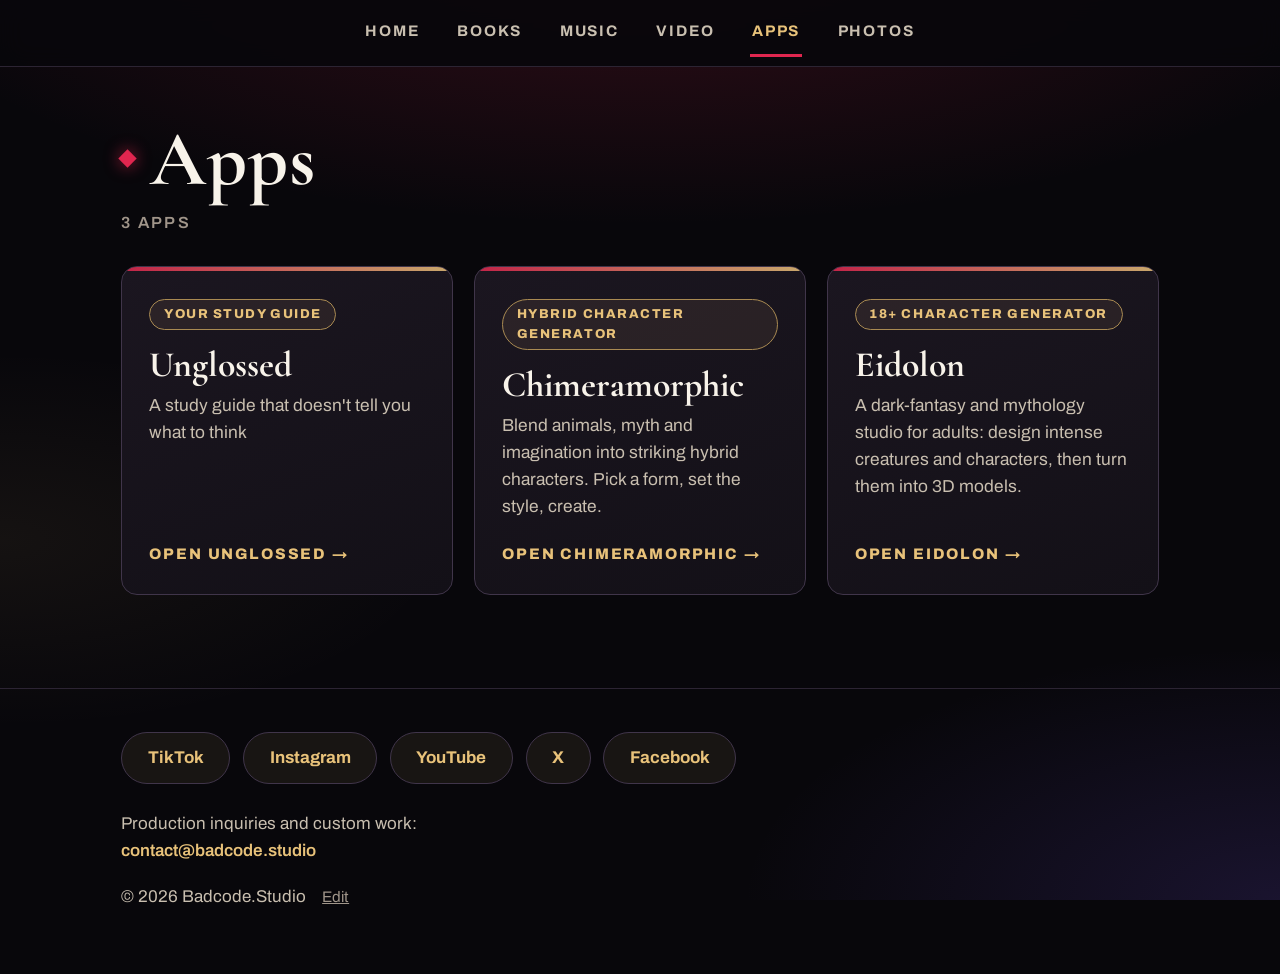
==== apps.html @ c4b6003a "Split site into a page per section (Home, Books, Music, Video, Apps, Photos) Co-Authored-By: Claude " ====
<!DOCTYPE html>
<html lang="en">
<head>
<meta charset="UTF-8">
<meta name="viewport" content="width=device-width, initial-scale=1, viewport-fit=cover">
<title>Apps · Badcode.Studio</title>
<meta name="description" content="Apps built at Badcode.Studio.">
<link rel="preconnect" href="https://fonts.googleapis.com">
<link rel="preconnect" href="https://fonts.gstatic.com" crossorigin>
<link href="https://fonts.googleapis.com/css2?family=Archivo:wdth,wght@62..125,400..800&family=Cormorant+Garamond:ital,wght@0,500;0,600;0,700;1,500&display=swap" rel="stylesheet">
<link rel="stylesheet" href="style.css">
</head>
<body>

<nav class="bar" aria-label="Pages">
  <div class="wrap">
    <a href="index.html">Home</a><a href="books.html">Books</a><a href="music.html">Music</a><a href="video.html">Video</a><a href="apps.html" aria-current="page">Apps</a><a href="photos.html">Photos</a>
  </div>
</nav>

<main class="wrap">
  <header class="page-head"><h1 class="page-title">Apps</h1><p class="page-sub" data-count="apps"></p></header>
  <div id="load-error" class="loaderr hidden"></div>
  <div class="content"><div class="teasers apps-grid" data-list="apps" data-editable></div></div>
</main>

<footer id="contact">
  <div class="wrap">
    <div class="socials foot-social" data-list="socials"></div>
    <p>Production inquiries and custom work:<br>
    <a href="mailto:contact@badcode.studio">contact@badcode.studio</a></p>
    <p style="margin-top:1rem">&copy; 2026 Badcode.Studio <button class="editlink" id="edit-link" type="button">Edit</button></p>
  </div>
</footer>

<div class="editbar" id="editbar">
  <div class="msg" id="edit-msg">Editing. Nothing is published until you tap Save.</div>
  <button class="ebtn save" id="btn-save" type="button">Save</button>
  <button class="ebtn" id="btn-done" type="button">Done</button>
  <button class="ebtn danger" id="btn-signout" type="button">Sign out</button>
</div>

<script src="site.js"></script>
</body>
</html>
---- style.css ----
:root{
  --ink:#08070b; --panel:#131017; --panel-2:#1b1620; --line:#2c2433; --line-2:#40354a;
  --bone:#f8f3ea; --dim:#c9bfb0; --mute:#a0958a;
  --gold:#e8c27a; --gold-dim:#a98a52;
  --crimson:#e0264f; --crimson-deep:#8a1030;
  --violet:#6a4ccf;
  box-sizing:border-box;
  padding-top:env(safe-area-inset-top,0px);
  padding-bottom:env(safe-area-inset-bottom,0px);
}
*,*::before,*::after{box-sizing:inherit;margin:0;padding:0}
html{font-size:17px;scroll-behavior:smooth;scroll-padding-top:4.5rem}
body{background:var(--ink);color:var(--bone);min-height:100vh;display:flex;flex-direction:column;
  font-family:"Archivo",system-ui,-apple-system,"Segoe UI",Roboto,sans-serif;
  line-height:1.55;-webkit-font-smoothing:antialiased;
  background-image:
    radial-gradient(ellipse 90% 50% at 50% -10%, rgba(224,38,79,.22), transparent 70%),
    radial-gradient(ellipse 60% 40% at 100% 100%, rgba(106,76,207,.18), transparent 70%),
    radial-gradient(ellipse 50% 30% at 0% 60%, rgba(232,194,122,.06), transparent 70%);
  background-attachment:fixed}
main{flex:1;width:100%}
a{color:inherit}
:focus-visible{outline:2px solid var(--gold);outline-offset:3px}
.wrap{max-width:1080px;margin:0 auto;padding:0 1.25rem}

/* Top bar */
.bar{position:sticky;top:env(safe-area-inset-top,0px);z-index:5;background:rgba(8,7,11,.92);
  backdrop-filter:blur(12px);border-bottom:1px solid var(--line)}
.bar .wrap{display:flex;gap:1.5rem;overflow-x:auto;padding-top:.5rem;padding-bottom:.5rem;scrollbar-width:none}
.bar .wrap::-webkit-scrollbar{display:none}
@media(min-width:760px){.bar .wrap{justify-content:center;gap:2rem}}
.bar a{text-decoration:none;font-size:.9rem;font-weight:700;color:var(--dim);white-space:nowrap;
  text-transform:uppercase;letter-spacing:.12em;transition:color .2s;padding:.65rem .1rem;
  border-bottom:3px solid transparent}
.bar a:hover,.bar a:focus-visible{color:var(--gold);border-bottom-color:var(--line-2)}
.bar a[aria-current="page"]{color:var(--gold);border-bottom-color:var(--crimson)}

/* Home hero */
.hero{padding:4.5rem 0 3rem;text-align:center}
.mark{font-family:"Cormorant Garamond",serif;font-weight:700;line-height:.95;letter-spacing:.015em;
  font-size:clamp(2.7rem,12.2vw,7rem);text-shadow:0 0 60px rgba(224,38,79,.35)}
.mark span{color:var(--crimson)}
.slogan{margin:1.3rem auto 0;color:var(--dim);max-width:34ch;
  font-style:italic;font-family:"Cormorant Garamond",serif;font-size:1.5rem;line-height:1.35}
.hero-rule{width:96px;height:3px;margin:2rem auto 0;border-radius:2px;
  background:linear-gradient(90deg,var(--crimson),var(--gold))}

/* Inner page header */
.page-head{padding:3rem 0 1.8rem}
.page-title{display:flex;align-items:center;gap:.9rem;
  font-family:"Cormorant Garamond",serif;font-weight:700;font-size:clamp(2.8rem,10vw,4.6rem);line-height:1.05;letter-spacing:.015em}
.page-title::before{content:'';flex:0 0 auto;width:13px;height:13px;background:var(--crimson);transform:rotate(45deg);
  box-shadow:0 0 16px rgba(224,38,79,.75)}
.page-sub{margin-top:.6rem;color:var(--mute);font-size:.95rem;font-weight:600;text-transform:uppercase;letter-spacing:.14em}
.page-note{color:var(--dim);font-size:1.08rem;max-width:46ch;margin-top:.8rem}
.content{padding:0 0 3.5rem}

/* Sections (home) */
section{padding:3rem 0}
.head{display:flex;justify-content:space-between;align-items:center;gap:1rem;margin-bottom:1.6rem}
h2{display:flex;align-items:center;gap:.85rem;flex:1;min-width:0;
  font-family:"Cormorant Garamond",serif;font-weight:700;font-size:2.4rem;letter-spacing:.015em;line-height:1.1}
h2::before{content:'';flex:0 0 auto;width:11px;height:11px;background:var(--crimson);transform:rotate(45deg);
  box-shadow:0 0 14px rgba(224,38,79,.7)}
h2::after{content:'';flex:1;height:1px;background:linear-gradient(90deg,var(--line-2),transparent)}

/* Cards (home sections + apps) */
.teasers{display:grid;gap:1.2rem;grid-template-columns:repeat(auto-fill,minmax(270px,1fr))}
.teaser{display:flex;flex-direction:column;text-decoration:none;
  background:linear-gradient(160deg,var(--panel-2),var(--panel));border:1px solid var(--line-2);
  border-radius:16px;padding:1.9rem 1.6rem 1.6rem;transition:transform .28s ease,border-color .28s ease,box-shadow .28s ease;
  position:relative;overflow:hidden}
.teaser::before{content:'';position:absolute;top:0;left:0;right:0;height:4px;
  background:linear-gradient(90deg,var(--crimson),var(--gold));opacity:.85;transition:opacity .28s}
.teaser:hover{transform:translateY(-4px);border-color:var(--gold-dim);box-shadow:0 18px 40px rgba(0,0,0,.55),0 0 0 1px rgba(232,194,122,.2)}
.teaser:hover::before{opacity:1}
.teaser h3{font-family:"Cormorant Garamond",serif;font-size:2.1rem;font-weight:700;line-height:1.1;margin-bottom:.55rem}
.teaser p{color:var(--dim);font-size:1.02rem;margin-bottom:1.3rem;flex:1}
.teaser .go{color:var(--gold);font-size:.9rem;font-weight:800;text-transform:uppercase;letter-spacing:.12em}
.teaser .tag{align-self:flex-start;margin-bottom:.9rem;font-size:.76rem;font-weight:800;text-transform:uppercase;
  letter-spacing:.12em;color:var(--gold);background:rgba(232,194,122,.08);border:1px solid var(--gold-dim);
  border-radius:999px;padding:.25rem .8rem}
.preview{display:flex;gap:.5rem;margin-bottom:1.2rem}
.preview img{flex:1;min-width:0;height:112px;object-fit:cover;border-radius:10px;
  border:1px solid rgba(255,255,255,.12);box-shadow:0 6px 16px rgba(0,0,0,.45)}
.preview[hidden]{display:none}
.home-cards .teaser h3{font-size:2.3rem}
.apps-grid{grid-template-columns:repeat(auto-fill,minmax(290px,1fr))}

/* Row list (music, video) */
.rows{display:grid;gap:.85rem}
@media(min-width:760px){.rows{grid-template-columns:1fr 1fr}}
.row{display:flex;align-items:center;gap:1rem;padding:.85rem;
  background:linear-gradient(160deg,var(--panel-2),var(--panel));
  border:1px solid var(--line);border-radius:16px;text-decoration:none;
  transition:transform .25s ease,border-color .25s ease,box-shadow .25s ease}
a.row:hover,a.row:focus-visible{border-color:var(--gold-dim);transform:translateY(-2px);
  box-shadow:0 12px 30px rgba(0,0,0,.5)}
.sw{flex:0 0 76px;height:76px;border-radius:10px;display:grid;place-items:center;
  font-weight:800;font-size:1rem;color:rgba(255,255,255,.92);letter-spacing:.06em;
  box-shadow:inset 0 0 0 1px rgba(255,255,255,.14)}
.swimg{flex:0 0 76px;width:76px;height:76px;border-radius:10px;object-fit:cover;
  box-shadow:0 0 0 1px rgba(255,255,255,.14),0 6px 16px rgba(0,0,0,.45)}
.row.video .sw{flex-basis:116px;height:66px}
.row.video .swimg{flex-basis:116px;width:116px;height:66px}
.cover.has-img{padding:0}
.cover.has-img img{width:100%;height:100%;object-fit:cover;display:block;aspect-ratio:2/3}
.info{flex:1;min-width:0}
.info .t,.info .m{display:block}
.t{font-weight:700;font-size:1.1rem;line-height:1.25;overflow-wrap:anywhere;
  display:-webkit-box !important;-webkit-line-clamp:2;-webkit-box-orient:vertical;overflow:hidden}
.m{font-size:.88rem;color:var(--dim);margin-top:.2rem}
.act{font-size:.85rem;font-weight:800;color:var(--gold);white-space:nowrap;padding-right:.4rem;
  text-transform:uppercase;letter-spacing:.1em}
.row.off{opacity:.6}
.row.off .act{color:var(--mute)}
.row.music{flex-wrap:wrap}
.links{display:flex;gap:.55rem;flex-basis:100%;padding-top:.15rem}
.links .fmt{flex:1}

/* Books */
.books{display:grid;gap:1.8rem 1.25rem;grid-template-columns:repeat(auto-fill,minmax(150px,1fr))}
@media(min-width:760px){.books{grid-template-columns:repeat(4,1fr)}}
.book{text-decoration:none;display:flex;flex-direction:column;gap:.75rem}
.cover{aspect-ratio:2/3;border-radius:8px;padding:1.1rem 1rem;display:flex;flex-direction:column;
  justify-content:space-between;border:1px solid rgba(255,255,255,.12);position:relative;overflow:hidden;
  transition:transform .3s ease,box-shadow .3s ease;box-shadow:0 10px 26px rgba(0,0,0,.55)}
.cover::after{content:'';position:absolute;inset:0;pointer-events:none;
  background:linear-gradient(115deg,transparent 30%,rgba(255,255,255,.14) 45%,transparent 60%)}
.book:hover .cover{transform:translateY(-6px) rotate(-.6deg);box-shadow:0 20px 44px rgba(0,0,0,.65)}
.series{font-size:.74rem;color:var(--gold);font-weight:800;text-transform:uppercase;letter-spacing:.1em}
.ct{font-family:"Cormorant Garamond",serif;font-weight:700;font-size:1.45rem;line-height:1.15;overflow-wrap:break-word}
.ct.long{font-size:1.1rem}
.by{font-size:.78rem;color:var(--dim);text-transform:uppercase;letter-spacing:.12em}
.fmts{display:flex;gap:.5rem;flex-wrap:wrap}
.fmt{flex:1;display:flex;align-items:center;justify-content:center;min-height:46px;text-align:center;
  font-size:.95rem;font-weight:700;text-decoration:none;color:var(--gold);
  border:1px solid var(--line-2);border-radius:10px;padding:.55rem .7rem;white-space:nowrap;
  transition:all .22s ease;background:rgba(232,194,122,.07)}
.fmt:hover,.fmt:focus-visible{border-color:var(--crimson);color:#fff;background:var(--crimson)}

.socials{display:flex;flex-wrap:wrap;gap:.75rem}
.socials .fmt{flex:0 0 auto;padding:.7rem 1.5rem;font-size:1rem;border-radius:999px}

/* Picfair */
.store{background:linear-gradient(135deg,rgba(224,38,79,.2),var(--panel) 60%);
  border:1px solid rgba(232,194,122,.3);border-radius:18px;padding:2.2rem 2rem;
  display:flex;flex-wrap:wrap;gap:1.5rem;align-items:center;justify-content:space-between}
.store p{color:var(--dim);font-size:1.12rem;max-width:42ch}
.btn{display:inline-flex;align-items:center;justify-content:center;min-height:50px;
  background:linear-gradient(135deg,var(--gold),#b98f4a);color:#15110b;font-weight:800;font-size:1rem;
  text-decoration:none;padding:.8rem 1.7rem;border-radius:12px;border:1px solid transparent;transition:all .25s ease}
.btn:hover,.btn:focus-visible{transform:translateY(-2px);box-shadow:0 12px 28px rgba(232,194,122,.35)}
.btn.ghost{background:rgba(255,255,255,.04);color:var(--bone);border-color:var(--line-2)}
.btn.ghost:hover,.btn.ghost:focus-visible{background:var(--crimson);border-color:var(--crimson);box-shadow:0 12px 28px rgba(224,38,79,.35)}

footer{border-top:1px solid var(--line);padding:2.5rem 0 3.5rem;color:var(--dim);font-size:1rem;margin-top:2rem}
footer a{color:var(--gold);text-decoration:none;font-weight:600}
footer a:hover{text-decoration:underline}
footer .fmt{font-weight:700}
.foot-social{margin-bottom:1.6rem}

/* Release colors — deepened for the dark theme */
.cw{background:linear-gradient(135deg,#8b0000,#3a0d12)}
.dt{background:linear-gradient(135deg,#191970,#0d0d2b)}
.am{background:linear-gradient(135deg,#0a1a8b,#02030a)}
.ul{background:linear-gradient(135deg,#8a6a1f,#241a08)}
.mt{background:linear-gradient(135deg,#4b0082,#150a24)}
.jh{background:linear-gradient(90deg,#2a2a2a 50%,#6f6f6f 50%)}
.hs{background:linear-gradient(135deg,#8a6a1f,#2b2008)}
.wf{background:linear-gradient(135deg,#5f7a8f,#1a2630)}
.wb{background:linear-gradient(135deg,#3b3b44,#0a0a0d)}
.tr{background:linear-gradient(135deg,#2f5a3a,#0f1a12)}
.ri{background:linear-gradient(135deg,#5a4a2e,#16120c)}
.bk1{background:linear-gradient(160deg,#2b3d55,#0b0d12)}
.bk2{background:linear-gradient(160deg,#453e4d,#101014)}
.bk3{background:linear-gradient(160deg,#7a1616,#1a0d0d)}
.bk4{background:linear-gradient(160deg,#e9e6ee,#8e8a96)}
.bk4 .ct{color:#16151B}.bk4 .by{color:#3a3842}.bk4 .series{color:#6b5320}
@media(prefers-reduced-motion:reduce){html{scroll-behavior:auto}*{transition:none !important}}

/* ---------- Edit mode ---------- */
.editbar{position:fixed;left:0;right:0;bottom:0;z-index:20;background:rgba(19,16,23,.98);
  border-top:1px solid var(--gold-dim);padding:.7rem 1rem calc(.7rem + env(safe-area-inset-bottom,0px));
  display:none;gap:.6rem;align-items:center;flex-wrap:wrap}
body.editing .editbar{display:flex}
body.editing{padding-bottom:6rem}
.editbar .msg{flex:1 1 100%;font-size:.9rem;color:var(--dim)}
.editbar .msg.err{color:#ff8a8a}
.editbar .msg.ok{color:#9be29b}
.ebtn{font:inherit;font-size:.92rem;font-weight:700;padding:.65rem 1.05rem;min-height:44px;border-radius:8px;cursor:pointer;
  border:1px solid var(--line-2);background:var(--panel-2);color:var(--bone)}
.ebtn.save{background:linear-gradient(135deg,var(--gold),#b98f4a);color:#15110b;border-color:transparent}
.ebtn.danger{color:#ff8a8a}
.ebtn:disabled{opacity:.5}
.ed-item{grid-column:1/-1;background:var(--panel);border:1px solid var(--line-2);border-radius:12px;padding:1rem;display:grid;gap:.7rem}
.ed-item h4{font-family:"Cormorant Garamond",serif;font-size:1.3rem;font-weight:700;overflow-wrap:anywhere}
.ed-grid{display:grid;gap:.65rem;grid-template-columns:1fr}
@media(min-width:720px){.ed-grid{grid-template-columns:1fr 1fr}}
.ed-grid label{display:grid;gap:.25rem;font-size:.78rem;text-transform:uppercase;letter-spacing:.1em;color:var(--dim)}
.ed-grid input,.ed-grid select{font:inherit;font-size:1rem;text-transform:none;letter-spacing:0;color:var(--bone);
  background:var(--ink);border:1px solid var(--line-2);border-radius:8px;padding:.65rem .7rem;width:100%}
.ed-imgrow{display:flex;gap:.4rem}
.ed-imgrow input[type=text]{flex:1;min-width:0}
.ed-tools{display:flex;gap:.45rem;flex-wrap:wrap}
.ed-add{grid-column:1/-1}
.editlink{background:none;border:0;color:var(--mute);font:inherit;font-size:.9rem;cursor:pointer;
  text-decoration:underline;padding:.3rem;margin-left:.4rem}
.hidden{display:none !important}
.loaderr{padding:2rem 0;color:var(--dim);text-align:center;font-size:1.05rem}
.rd{font-size:.82rem;color:var(--mute);text-align:center;letter-spacing:.06em}
.ed-grid input[type=date]{color-scheme:dark;min-height:2.6rem}
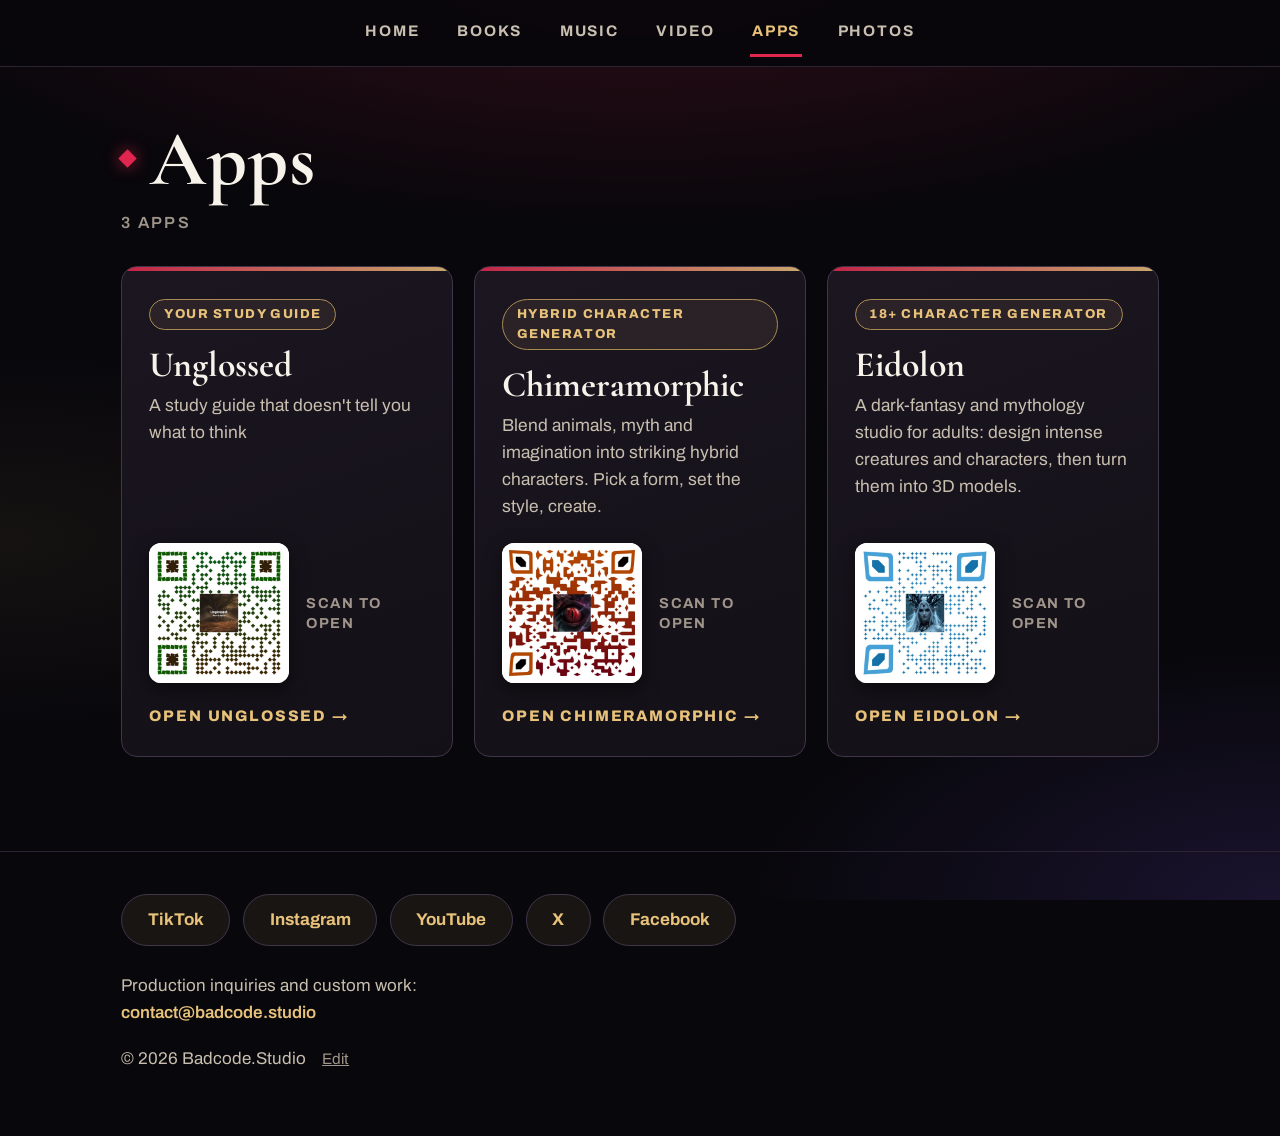
==== commit 29020eb8: "Make the site installable as an app (manifest, service worker, icon) Co-Authored-By: Claude Sonnet 5" ====
--- a/apps.html
+++ b/apps.html
@@ -9,6 +9,17 @@
 <link rel="preconnect" href="https://fonts.gstatic.com" crossorigin>
 <link href="https://fonts.googleapis.com/css2?family=Archivo:wdth,wght@62..125,400..800&family=Cormorant+Garamond:ital,wght@0,500;0,600;0,700;1,500&display=swap" rel="stylesheet">
 <link rel="stylesheet" href="style.css">
+<meta name="theme-color" content="#08070b">
+<link rel="manifest" href="manifest.webmanifest">
+<link rel="icon" href="icon.svg" type="image/svg+xml">
+<script>if("serviceWorker" in navigator)addEventListener("load",()=>navigator.serviceWorker.register("sw.js").catch(()=>{}))</script>
+<style>
+/* QR code shown on each app card (set it in Edit mode with the "QR code image" field) */
+.qrwrap{display:flex;align-items:center;gap:1rem;margin-bottom:1.3rem}
+.qr{flex:0 0 auto;width:140px;height:140px;object-fit:contain;background:#fff;border-radius:12px;
+  box-shadow:0 6px 18px rgba(0,0,0,.5)}
+.qrcap{color:var(--mute);font-size:.85rem;font-weight:700;text-transform:uppercase;letter-spacing:.1em;line-height:1.4}
+</style>
 </head>
 <body>
 
@@ -41,5 +52,27 @@
 </div>
 
 <script src="site.js"></script>
+<script>
+/* Apps page extras: each app can carry a QR code image. */
+SCHEMA.apps.blank.qr = "";
+SCHEMA.apps.fields.push(["qr","QR code image","img"]);
+PUBLIC.apps = a => `<a class="teaser" href="${esc(a.url)}" target="_blank" rel="noopener">${a.tag ? `<span class="tag">${esc(a.tag)}</span>` : ""}
+    <h3>${esc(a.name)}</h3><p>${esc(a.blurb)}</p>${a.qr ? `<span class="qrwrap"><img class="qr" src="${esc(a.qr)}" alt="QR code for ${esc(a.name)}" loading="lazy"><span class="qrcap">Scan to<br>open</span></span>` : ""}<span class="go">Open ${esc(a.name)} &rarr;</span></a>`;
+/* Fill transparent images with white so a QR code never turns black when uploaded. */
+shrink = (file, max) => new Promise((res, rej) => {
+  const url = URL.createObjectURL(file), img = new Image();
+  img.onload = () => {
+    const s = Math.min(1, max / Math.max(img.width, img.height));
+    const c = document.createElement("canvas");
+    c.width = Math.round(img.width * s); c.height = Math.round(img.height * s);
+    const x = c.getContext("2d"); x.fillStyle = "#fff"; x.fillRect(0, 0, c.width, c.height);
+    x.drawImage(img, 0, 0, c.width, c.height);
+    URL.revokeObjectURL(url);
+    res(c.toDataURL("image/jpeg", 0.9).split(",")[1]);
+  };
+  img.onerror = () => { URL.revokeObjectURL(url); rej(new Error("That file is not an image the browser can read.")); };
+  img.src = url;
+});
+</script>
 </body>
 </html>
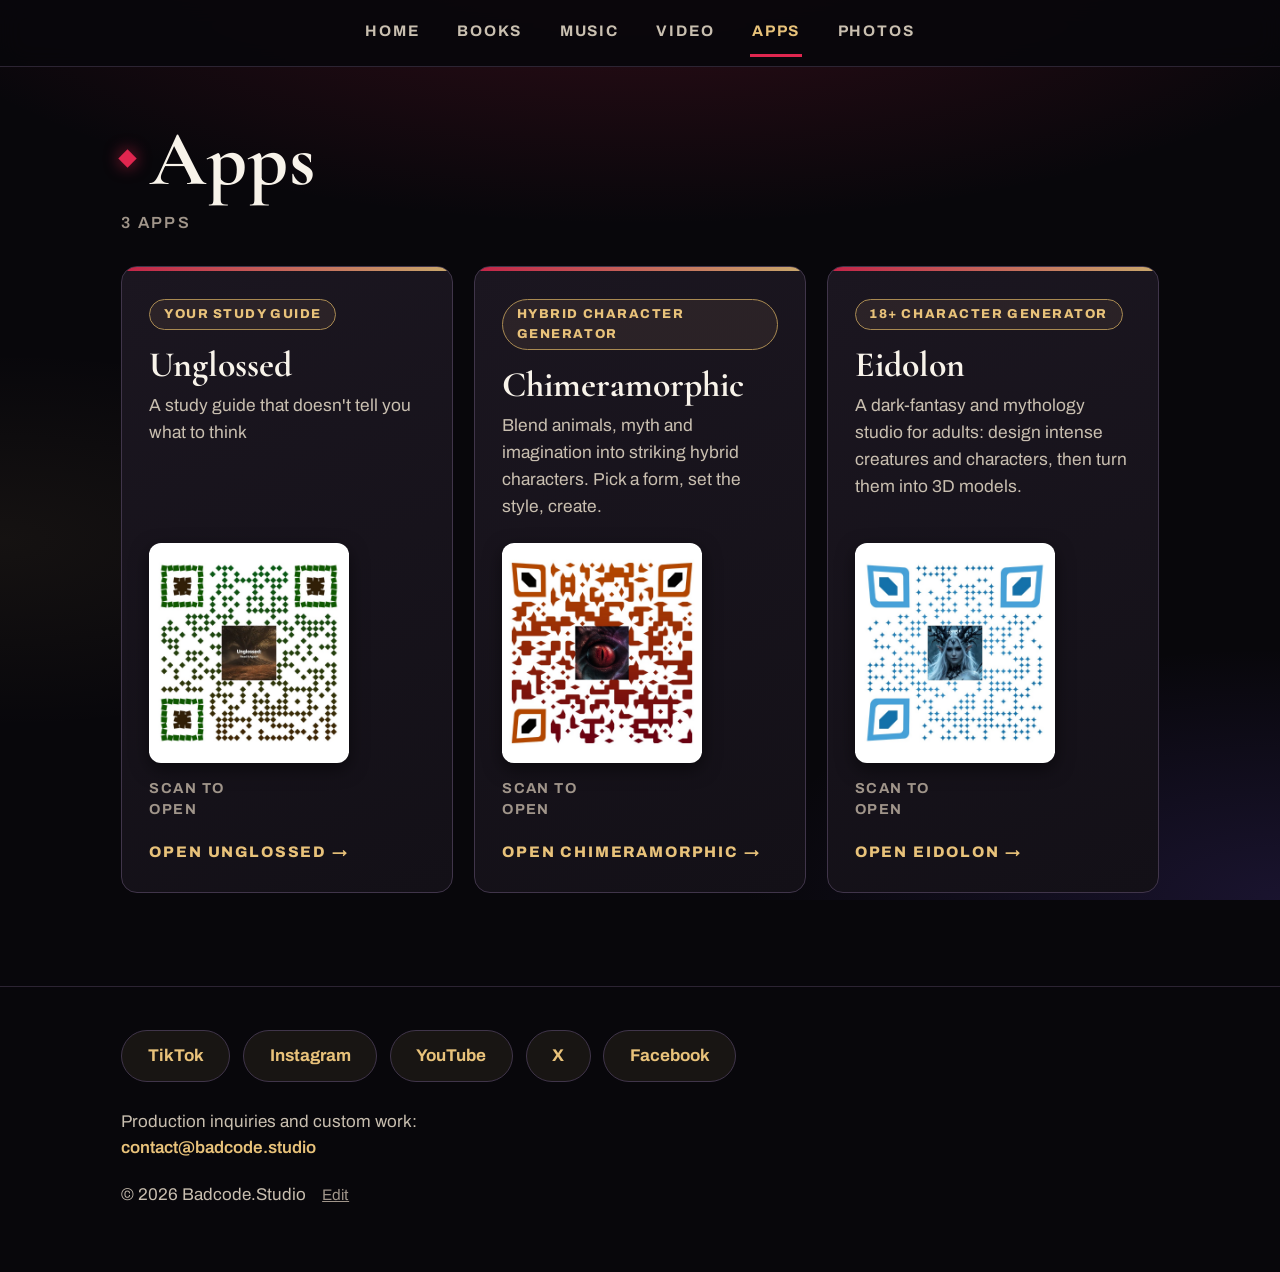
==== commit 86b1c078: "Apps page: larger QR codes (200x220) Co-Authored-By: Claude Sonnet 5.5 <noreply@anthropic.com> Claud" ====
--- a/apps.html
+++ b/apps.html
@@ -15,8 +15,8 @@
 <script>if("serviceWorker" in navigator)addEventListener("load",()=>navigator.serviceWorker.register("sw.js").catch(()=>{}))</script>
 <style>
 /* QR code shown on each app card (set it in Edit mode with the "QR code image" field) */
-.qrwrap{display:flex;align-items:center;gap:1rem;margin-bottom:1.3rem}
-.qr{flex:0 0 auto;width:140px;height:140px;object-fit:contain;background:#fff;border-radius:12px;
+.qrwrap{display:flex;flex-wrap:wrap;align-items:center;gap:.9rem 1.1rem;margin-bottom:1.3rem}
+.qr{flex:0 0 auto;width:200px;height:220px;max-width:100%;object-fit:contain;background:#fff;border-radius:12px;
   box-shadow:0 6px 18px rgba(0,0,0,.5)}
 .qrcap{color:var(--mute);font-size:.85rem;font-weight:700;text-transform:uppercase;letter-spacing:.1em;line-height:1.4}
 </style>
